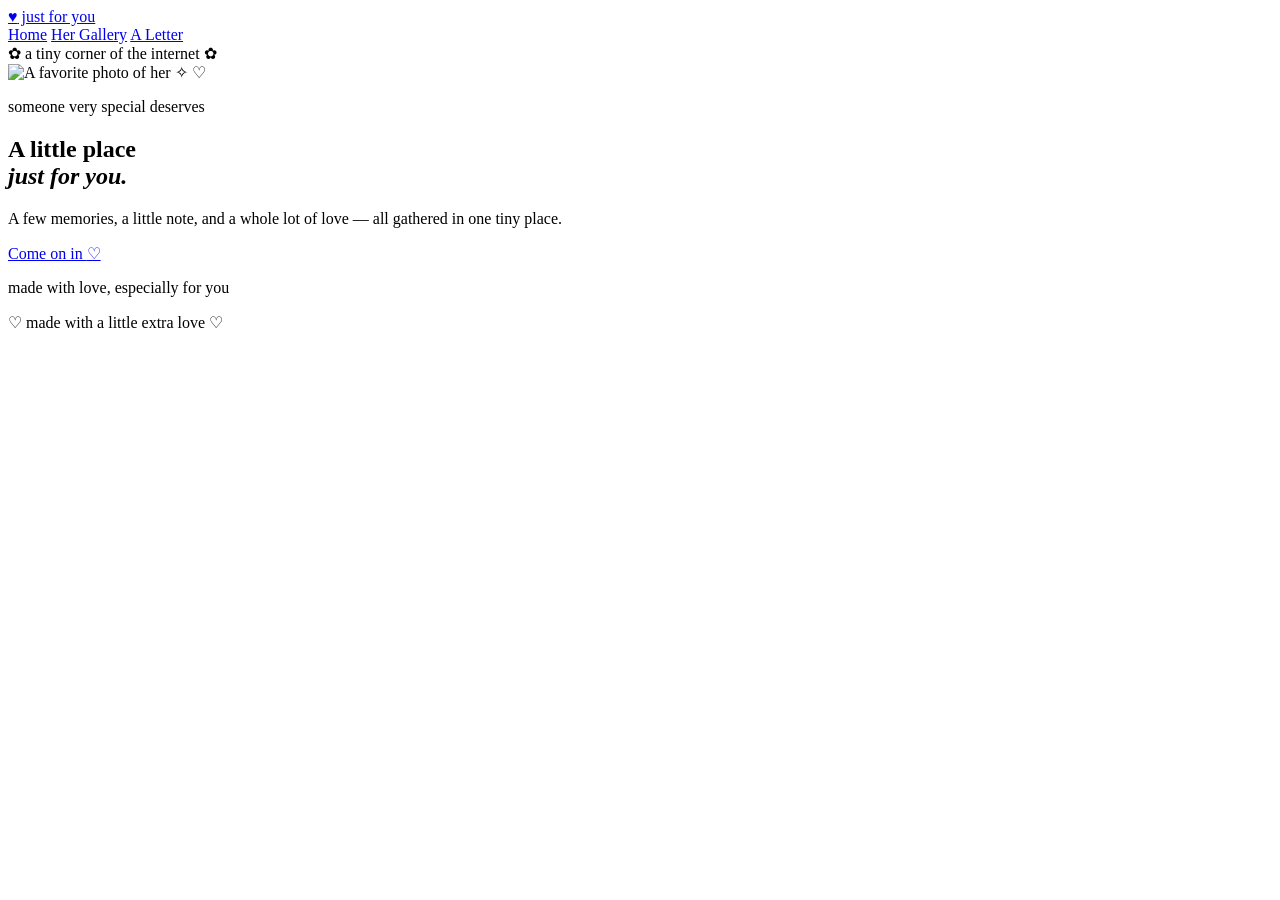
==== index.html @ 289b82df "Add files via upload" ====
<!DOCTYPE html>
<html lang="en">
<head>
  <meta charset="UTF-8">
  <meta name="viewport" content="width=device-width, initial-scale=1.0">
  <meta name="theme-color" content="#fff1f5">
  <meta name="description" content="A little place made just for you.">
  <title>A Little Place for You ♡</title>
  <link rel="preconnect" href="https://fonts.googleapis.com">
  <link rel="preconnect" href="https://fonts.gstatic.com" crossorigin>
  <link href="https://fonts.googleapis.com/css2?family=DM+Sans:wght@400;500;600;700&family=Playfair+Display:ital,wght@0,500;0,600;0,700;1,500;1,600&display=swap" rel="stylesheet">
  <link rel="stylesheet" href="css/style.css">
  <script src="js/script.js" defer></script>
</head>
<body>
  <div class="floating-hearts" aria-hidden="true"></div>
  <header class="site-header">
    <a class="brand" href="index.html"><span class="brand-heart">♥</span> just for you</a>
    <nav aria-label="Main navigation">
      <a class="active" href="index.html">Home</a>
      <a href="memories.html">Her Gallery</a>
      <a href="letter.html">A Letter</a>
    </nav>
  </header>

  <main class="hero-page">
    <section class="hero-card">
      <div class="eyebrow"><span>✿</span> a tiny corner of the internet <span>✿</span></div>
      <div class="hero-photo-wrap">
        <img class="hero-photo" src="images/her-photo-1.jpg" alt="A favorite photo of her"
             onerror="this.onerror=null;this.src='https://placehold.co/600x760/ffe1eb/b65d7d?text=Add+her+photo+here';">
        <span class="photo-sparkle sparkle-one">✧</span>
        <span class="photo-sparkle sparkle-two">♡</span>
      </div>
      <p class="small-script">someone very special deserves</p>
      <h1>A little place<br><em>just for you.</em></h1>
      <p class="hero-copy">A few memories, a little note, and a whole lot of love — all gathered in one tiny place.</p>
      <a class="button button-primary" href="memories.html">Come on in <span>♡</span></a>
      <p class="tiny-note">made with love, especially for you</p>
    </section>
  </main>
  <footer class="site-footer">♡ made with a little extra love ♡</footer>
</body>
</html>
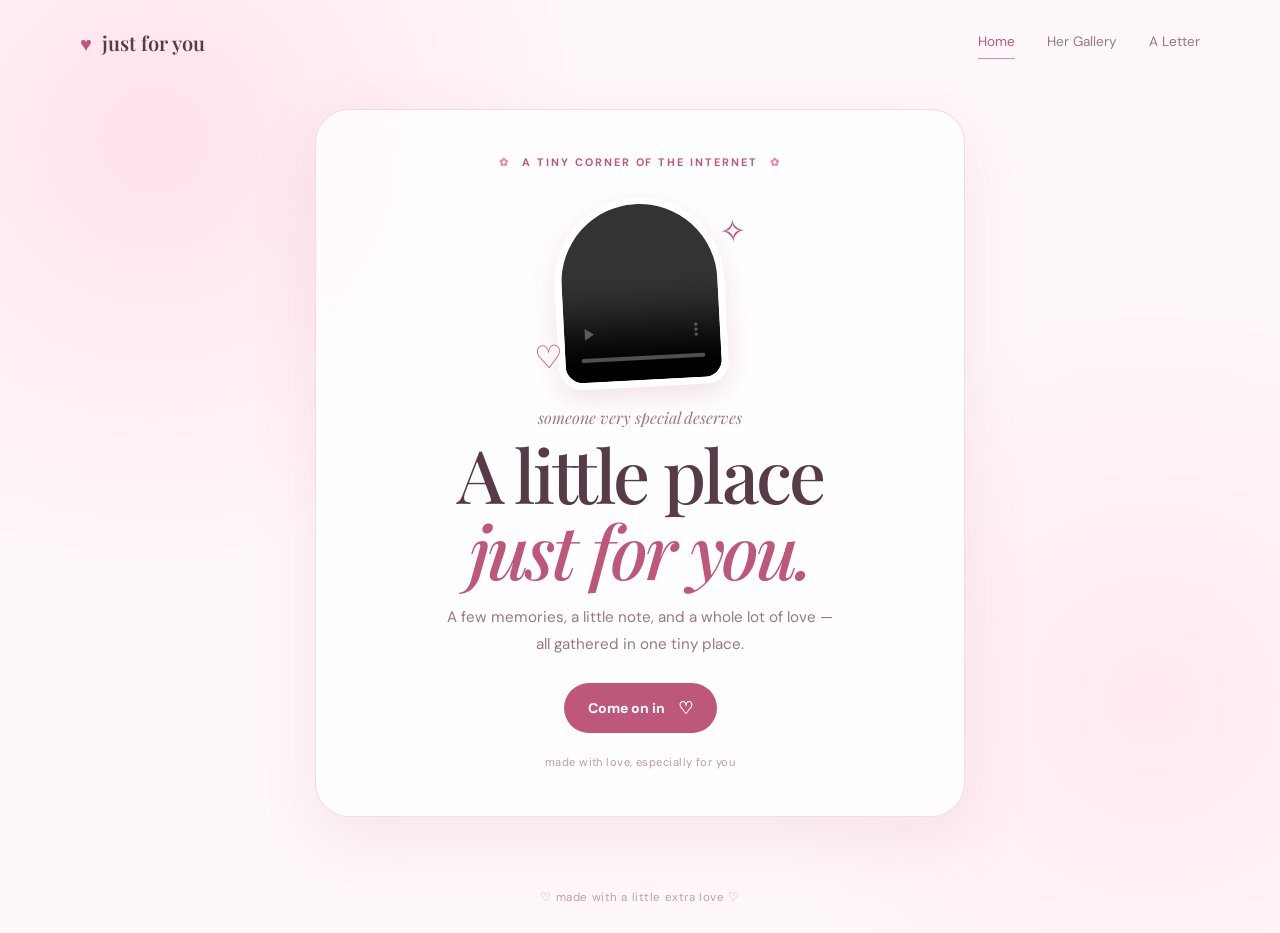
==== commit 3f73c16f: "Replace image with video in hero section" ====
--- a/index.html
+++ b/index.html
@@ -27,8 +27,7 @@
     <section class="hero-card">
       <div class="eyebrow"><span>✿</span> a tiny corner of the internet <span>✿</span></div>
       <div class="hero-photo-wrap">
-        <img class="hero-photo" src="images/her-photo-1.jpg" alt="A favorite photo of her"
-             onerror="this.onerror=null;this.src='https://placehold.co/600x760/ffe1eb/b65d7d?text=Add+her+photo+here';">
+        <video class="hero-photo" src="images/her-video.MP4" controls playsinline preload="metadata" style="object-fit: cover;"></video>
         <span class="photo-sparkle sparkle-one">✧</span>
         <span class="photo-sparkle sparkle-two">♡</span>
       </div>
--- a/css/style.css
+++ b/css/style.css
@@ -0,0 +1,110 @@
+@import url('https://fonts.googleapis.com/css2?family=DM+Sans:wght@400;500;600;700&family=Playfair+Display:ital,wght@0,500;0,600;0,700;1,500;1,600&display=swap');
+
+:root {
+  --pink: #e98aa8;
+  --pink-dark: #bd587b;
+  --rose: #f8dce6;
+  --cream: #fffaf8;
+  --ink: #563c48;
+  --muted: #987783;
+  --white: #fff;
+  --shadow: 0 22px 65px rgba(177, 99, 127, .13);
+}
+* { box-sizing: border-box; }
+html { scroll-behavior: smooth; }
+body {
+  margin: 0; min-height: 100vh; color: var(--ink);
+  font-family: 'DM Sans', sans-serif;
+  background:
+    radial-gradient(circle at 12% 15%, rgba(255, 210, 225, .58), transparent 27rem),
+    radial-gradient(circle at 90% 75%, rgba(255, 226, 234, .7), transparent 25rem),
+    #fff8fa;
+  overflow-x: hidden;
+}
+a { color: inherit; text-decoration: none; }
+.site-header {
+  width: min(1120px, calc(100% - 40px)); margin: 0 auto;
+  padding: 25px 0; display: flex; align-items: center; justify-content: space-between;
+  position: relative; z-index: 5;
+}
+.brand { font-family: 'Playfair Display', serif; font-size: 1.25rem; font-weight: 600; }
+.brand-heart { color: var(--pink-dark); margin-right: 5px; }
+nav { display: flex; gap: clamp(13px, 3vw, 32px); color: var(--muted); font-size: .85rem; }
+nav a { padding: 8px 0; transition: color .2s; }
+nav a:hover, nav a.active { color: var(--pink-dark); }
+nav a.active { border-bottom: 1px solid var(--pink); }
+.hero-page { min-height: calc(100vh - 125px); display: grid; place-items: center; padding: 25px 20px 55px; }
+.hero-card {
+  width: min(650px, 100%); text-align: center; padding: 45px 30px 35px;
+  border: 1px solid rgba(234, 177, 195, .45); border-radius: 34px;
+  background: rgba(255,255,255,.78); box-shadow: var(--shadow); backdrop-filter: blur(8px);
+  position: relative;
+}
+.eyebrow { color: var(--pink-dark); text-transform: uppercase; letter-spacing: .18em; font-size: .68rem; font-weight: 700; }
+.eyebrow span { padding: 0 7px; color: var(--pink); }
+.hero-photo-wrap { width: 170px; height: 190px; margin: 28px auto 20px; padding: 7px; background: white; border-radius: 90px 90px 24px 24px; box-shadow: 0 10px 28px rgba(180, 98, 128, .18); transform: rotate(-3deg); position: relative; }
+.hero-photo { width: 100%; height: 100%; object-fit: cover; border-radius: 85px 85px 19px 19px; }
+.photo-sparkle { position: absolute; color: var(--pink-dark); font-size: 2rem; }
+.sparkle-one { right: -24px; top: 18px; }.sparkle-two { left: -24px; bottom: 14px; }
+.small-script { font-family: 'Playfair Display', serif; font-style: italic; color: var(--muted); margin: 18px 0 5px; }
+h1, h2 { font-family: 'Playfair Display', serif; font-weight: 500; }
+h1 { font-size: clamp(2.7rem, 8vw, 4.6rem); line-height: 1.03; margin: 8px 0 16px; letter-spacing: -.04em; }
+h1 em { color: var(--pink-dark); font-weight: 500; }
+.hero-copy { max-width: 390px; margin: 0 auto 25px; color: var(--muted); line-height: 1.8; font-size: .95rem; }
+.button { display: inline-flex; align-items: center; gap: 13px; border-radius: 999px; padding: 14px 24px; font-size: .88rem; font-weight: 700; transition: transform .2s, box-shadow .2s; }
+.button:hover { transform: translateY(-3px); box-shadow: 0 10px 24px rgba(189, 88, 123, .18); }
+.button-primary { background: var(--pink-dark); color: white; }
+.button-primary span { font-size: 1.05rem; }
+.button-outline { border: 1px solid #e8a9bd; color: var(--pink-dark); background: white; }
+.tiny-note { font-size: .7rem; color: #b99aa5; margin-top: 22px; letter-spacing: .04em; }
+.content-page { width: min(1000px, calc(100% - 40px)); margin: 0 auto; padding: 65px 0 80px; min-height: calc(100vh - 125px); }
+.page-heading { text-align: center; margin-bottom: 48px; }
+.page-heading h1 { margin: 10px 0 12px; }
+.page-heading > p:last-child { color: var(--muted); line-height: 1.7; }
+.photo-grid { display: grid; grid-template-columns: repeat(3, minmax(0, 1fr)); gap: 34px; align-items: center; max-width: 850px; margin: 0 auto 58px; }
+.polaroid { background: white; padding: 12px 12px 18px; box-shadow: 0 15px 38px rgba(177, 99, 127, .14); margin: 0; transition: transform .25s; cursor: zoom-in; }
+.polaroid:hover { transform: translateY(-8px) rotate(0deg) scale(1.025); }
+.polaroid img { display: block; width: 100%; aspect-ratio: 4 / 5; object-fit: cover; background: var(--rose); }
+.polaroid figcaption { text-align: center; padding-top: 13px; font-family: 'Playfair Display', serif; font-style: italic; color: var(--muted); font-size: .95rem; }
+.tilt-left { transform: rotate(-4deg); }.tilt-right { transform: rotate(3deg); }.tilt-right:last-child { transform: rotate(-2deg); }
+.center-note { text-align: center; }
+.tiny-flower { color: var(--pink); font-size: 1.8rem; }
+.center-note p { color: var(--muted); margin: 8px 0 20px; }
+.letter-page { max-width: 760px; }
+.letter-scene { display: flex; flex-direction: column; align-items: center; }
+.envelope { width: 280px; height: 190px; border: 0; padding: 0; background: transparent; position: relative; cursor: pointer; margin: 18px 0 8px; filter: drop-shadow(0 18px 20px rgba(183, 100, 129, .18)); transition: transform .25s; }
+.envelope:hover { transform: translateY(-5px); }
+.envelope-back { position: absolute; inset: 0; background: #f4b8cb; border-radius: 8px; }
+.letter-paper { position: absolute; left: 22px; right: 22px; top: 12px; height: 150px; background: #fffdfb; border-radius: 5px; display: flex; flex-direction: column; align-items: center; justify-content: center; gap: 12px; transition: transform .7s ease; }
+.letter-stamp { color: var(--pink-dark); font-size: 1.6rem; }
+.letter-preview { color: var(--muted); font-family: 'Playfair Display', serif; font-style: italic; font-size: .9rem; }
+.envelope-front { position: absolute; inset: 0; background: #f8cbd8; clip-path: polygon(0 100%, 50% 43%, 100% 100%); border-radius: 0 0 8px 8px; }
+.envelope-flap { position: absolute; inset: 0; background: #f3b3c8; clip-path: polygon(0 0, 100% 0, 50% 58%); transform-origin: top; transition: transform .55s ease; }
+.envelope-seal { position: absolute; left: 50%; top: 52%; transform: translate(-50%,-50%); width: 35px; height: 35px; border-radius: 50%; background: #c85f83; color: white; display: grid; place-items: center; font-size: 1rem; }
+.envelope.open .envelope-flap { transform: rotateX(180deg); z-index: -1; }
+.envelope.open .letter-paper { transform: translateY(-95px); }
+.tap-hint { color: var(--muted); font-size: .8rem; margin: 16px 0 30px; }
+.love-note { width: min(590px, 100%); padding: 35px clamp(22px, 6vw, 55px); background: #fffdfb; border: 1px solid #f4dce4; border-radius: 8px; box-shadow: var(--shadow); line-height: 1.9; animation: appear .6s ease both; }
+.love-note[hidden] { display: none; }
+.note-date { color: var(--pink-dark); font-size: .7rem; text-transform: uppercase; letter-spacing: .14em; }
+.love-note h2 { font-size: 2rem; margin: 15px 0; }
+.love-note p { color: #806672; }
+.signature { font-family: 'Playfair Display', serif; font-style: italic; font-size: 1.2rem; color: var(--pink-dark) !important; margin-top: 25px; }
+.signature span { font-style: normal; }
+.edit-hint { border-top: 1px dashed #e9c8d4; padding-top: 13px; font-size: .72rem; color: #b18f9c !important; }
+.back-link { text-align: center; margin-top: 35px; color: var(--pink-dark); font-size: .85rem; }
+.site-footer { text-align: center; color: #bd9eaa; font-size: .72rem; padding: 18px 15px 28px; letter-spacing: .05em; }
+.floating-hearts { position: fixed; inset: 0; pointer-events: none; overflow: hidden; z-index: 0; }
+.heart-particle { position: absolute; bottom: -30px; color: #eaa1b8; opacity: .45; animation: float-up linear forwards; }
+.site-header, main, footer { position: relative; z-index: 1; }
+@keyframes float-up { to { transform: translateY(-110vh) rotate(35deg); opacity: 0; } }
+@keyframes appear { from { opacity: 0; transform: translateY(15px); } to { opacity: 1; transform: translateY(0); } }
+@media (max-width: 650px) {
+  .site-header { flex-direction: column; gap: 14px; padding: 20px 0; }
+  nav { width: 100%; justify-content: center; gap: 20px; font-size: .78rem; }
+  .hero-card { padding: 35px 20px 28px; border-radius: 25px; }
+  .content-page { padding-top: 42px; }
+  .photo-grid { grid-template-columns: repeat(2, minmax(0, 1fr)); gap: 22px; }
+  .polaroid:last-child { grid-column: 1 / -1; width: 68%; justify-self: center; }
+}
+@media (max-width: 390px) { nav { gap: 13px; } .photo-grid { gap: 14px; } }
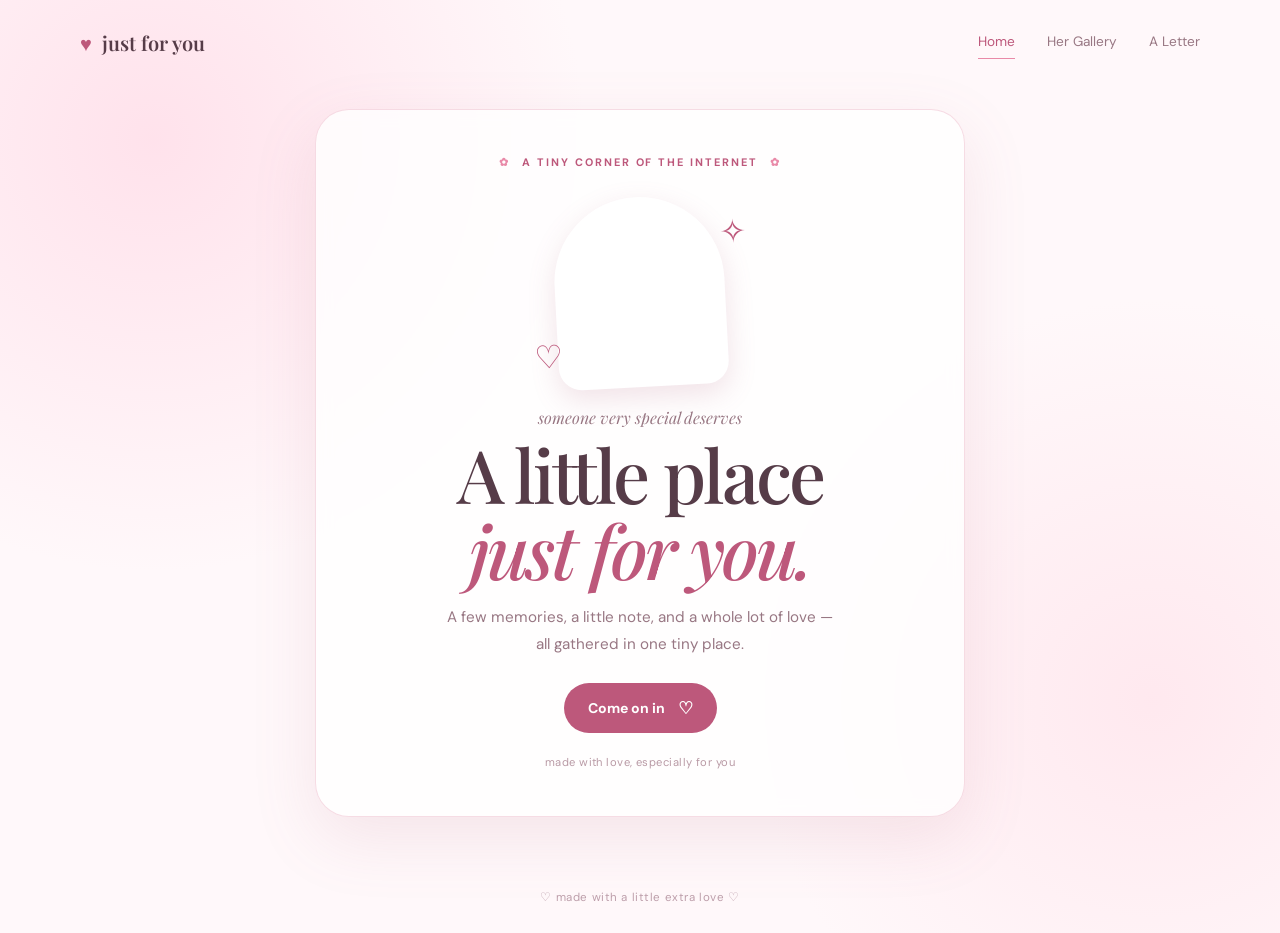
==== commit 63d1830f: "Change video to autoplay, loop, and mute" ====
--- a/index.html
+++ b/index.html
@@ -27,7 +27,7 @@
     <section class="hero-card">
       <div class="eyebrow"><span>✿</span> a tiny corner of the internet <span>✿</span></div>
       <div class="hero-photo-wrap">
-        <video class="hero-photo" src="images/her-video.MP4" controls playsinline preload="metadata" style="object-fit: cover;"></video>
+        <video class="hero-photo" src="images/her-video.MP4" autoplay loop muted playsinline preload="auto" style="object-fit: cover;"></video>
         <span class="photo-sparkle sparkle-one">✧</span>
         <span class="photo-sparkle sparkle-two">♡</span>
       </div>
